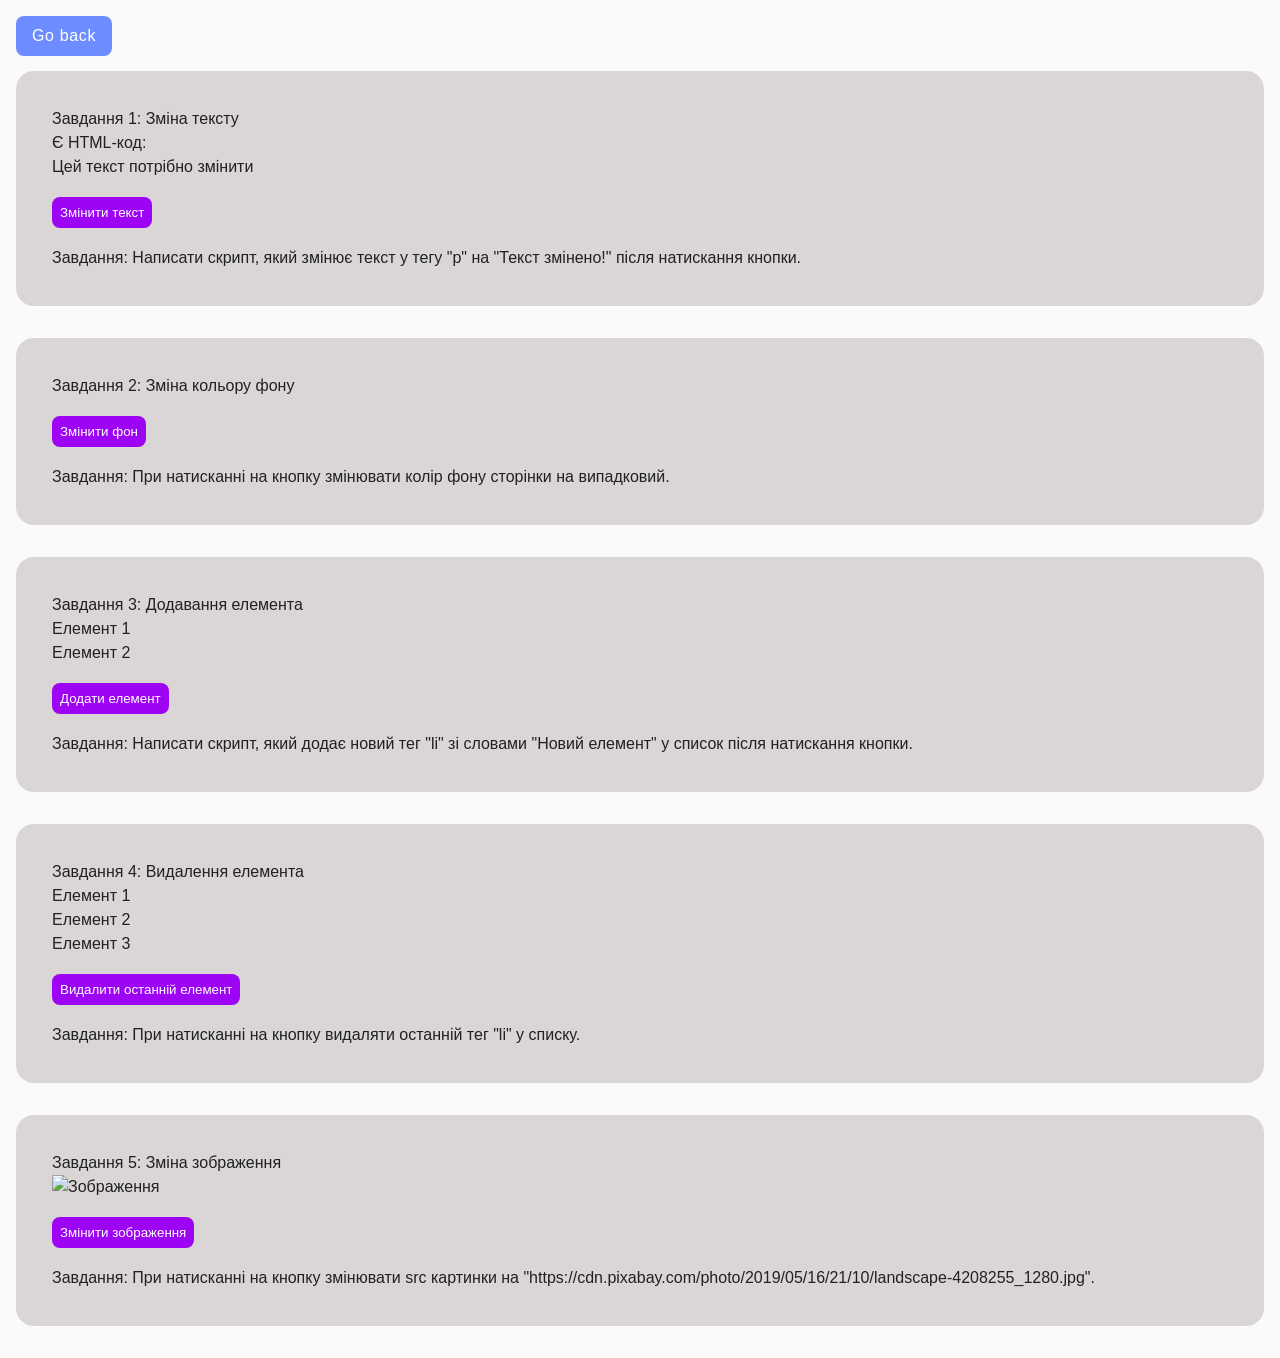
==== task-1.html @ 57004d7c "jstestdom" ====
<!DOCTYPE html>
<html lang="en">
  <head>
    <meta charset="UTF-8" />
    <meta http-equiv="X-UA-Compatible" content="IE=edge" />
    <meta name="viewport" content="width=device-width, initial-scale=1.0" />
    <title>Task 1</title>
    <link rel="stylesheet" href="./css/common.css" />
  </head>
  <body>
    <p><a class="link-task" href="./index.html">Go back</a></p>

    <div>
      <p>
        Завдання 1: Зміна тексту
        <br />Є HTML-код:
      </p>
      <p id="text">Цей текст потрібно змінити</p>
      <button id="changeText">Змінити текст</button>
      <p>
        Завдання: Написати скрипт, який змінює текст у тегу "p" на "Текст
        змінено!" після натискання кнопки.
      </p>
    </div>

    <div>
      <p>Завдання 2: Зміна кольору фону</p>
      <button id="changeBg">Змінити фон</button>
      <p>
        Завдання: При натисканні на кнопку змінювати колір фону сторінки на
        випадковий.
      </p>
    </div>
    <div>
      <p>Завдання 3: Додавання елемента</p>
      <ul id="list">
        <li>Елемент 1</li>
        <li>Елемент 2</li>
      </ul>
      <button id="addItem">Додати елемент</button>
      <p>
        Завдання: Написати скрипт, який додає новий тег "li" зі словами "Новий
        елемент" у список після натискання кнопки.
      </p>
    </div>
    <div>
      <p>Завдання 4: Видалення елемента</p>

      <ul id="deleteList">
        <li>Елемент 1</li>
        <li>Елемент 2</li>
        <li>Елемент 3</li>
      </ul>
      <button id="deleteItem">Видалити останній елемент</button>

      <p>
        Завдання: При натисканні на кнопку видаляти останній тег "li" у списку.
      </p>
    </div>
    <div>
      <p>Завдання 5: Зміна зображення</p>
      <img
        id="image"
        src="https://images.pexels.com/photos/140134/pexels-photo-140134.jpeg?dpr=2&h=750&w=1260"
        alt="Зображення"
        width="700"
      />
      <button id="changeImage">Змінити зображення</button>
      <p>
        Завдання: При натисканні на кнопку змінювати src картинки на
        "https://cdn.pixabay.com/photo/2019/05/16/21/10/landscape-4208255_1280.jpg".
      </p>
    </div>
    <script src="./js/task-1.js" type="module"></script>
  </body>
</html>
---- css/common.css ----
* {
  box-sizing: border-box;
}

body {
  margin: 16px;
  font-family: -apple-system, BlinkMacSystemFont, 'Segoe UI', Roboto, Oxygen,
    Ubuntu, Cantarell, 'Open Sans', 'Helvetica Neue', sans-serif;
  -webkit-font-smoothing: antialiased;
  -moz-osx-font-smoothing: grayscale;
  background-color: #fafafa;
  color: #212121;
  line-height: 1.5;
}

button {
  cursor: pointer;
  padding: 8px;
  background-color: rgb(156, 4, 243);
  color: #ffffff;
  border-radius: 8px;
  border: none;
  margin: 18px 0;
}

ul {
  list-style-type: none;
  margin-top: 0;
  margin-bottom: 0;
  padding-left: 0;
}

a {
  text-decoration: none;
}

h1,
h2,
h3,
h4,
p {
  margin-top: 0;
  margin-bottom: 0;
}

img {
  display: block;
  max-width: 100%;
  height: auto;
}

.link-task {
  display: inline-block;
  border-radius: 8px;
  background-color: #6c8cff;
  color: #ffffff;
  font-size: 16px;
  font-weight: 500;
  letter-spacing: 0.04em;
  transition: background-color 250ms cubic-bezier(0.4, 0, 0.2, 1);
  padding: 8px 16px;
  margin-bottom: 15px;
}

.link-task:hover {
  background-color: #4e75ff;
}

div {
  margin-bottom: 32px;
  padding: 36px;
  background-color: #dad6d6;
  border-radius: 18px;
}
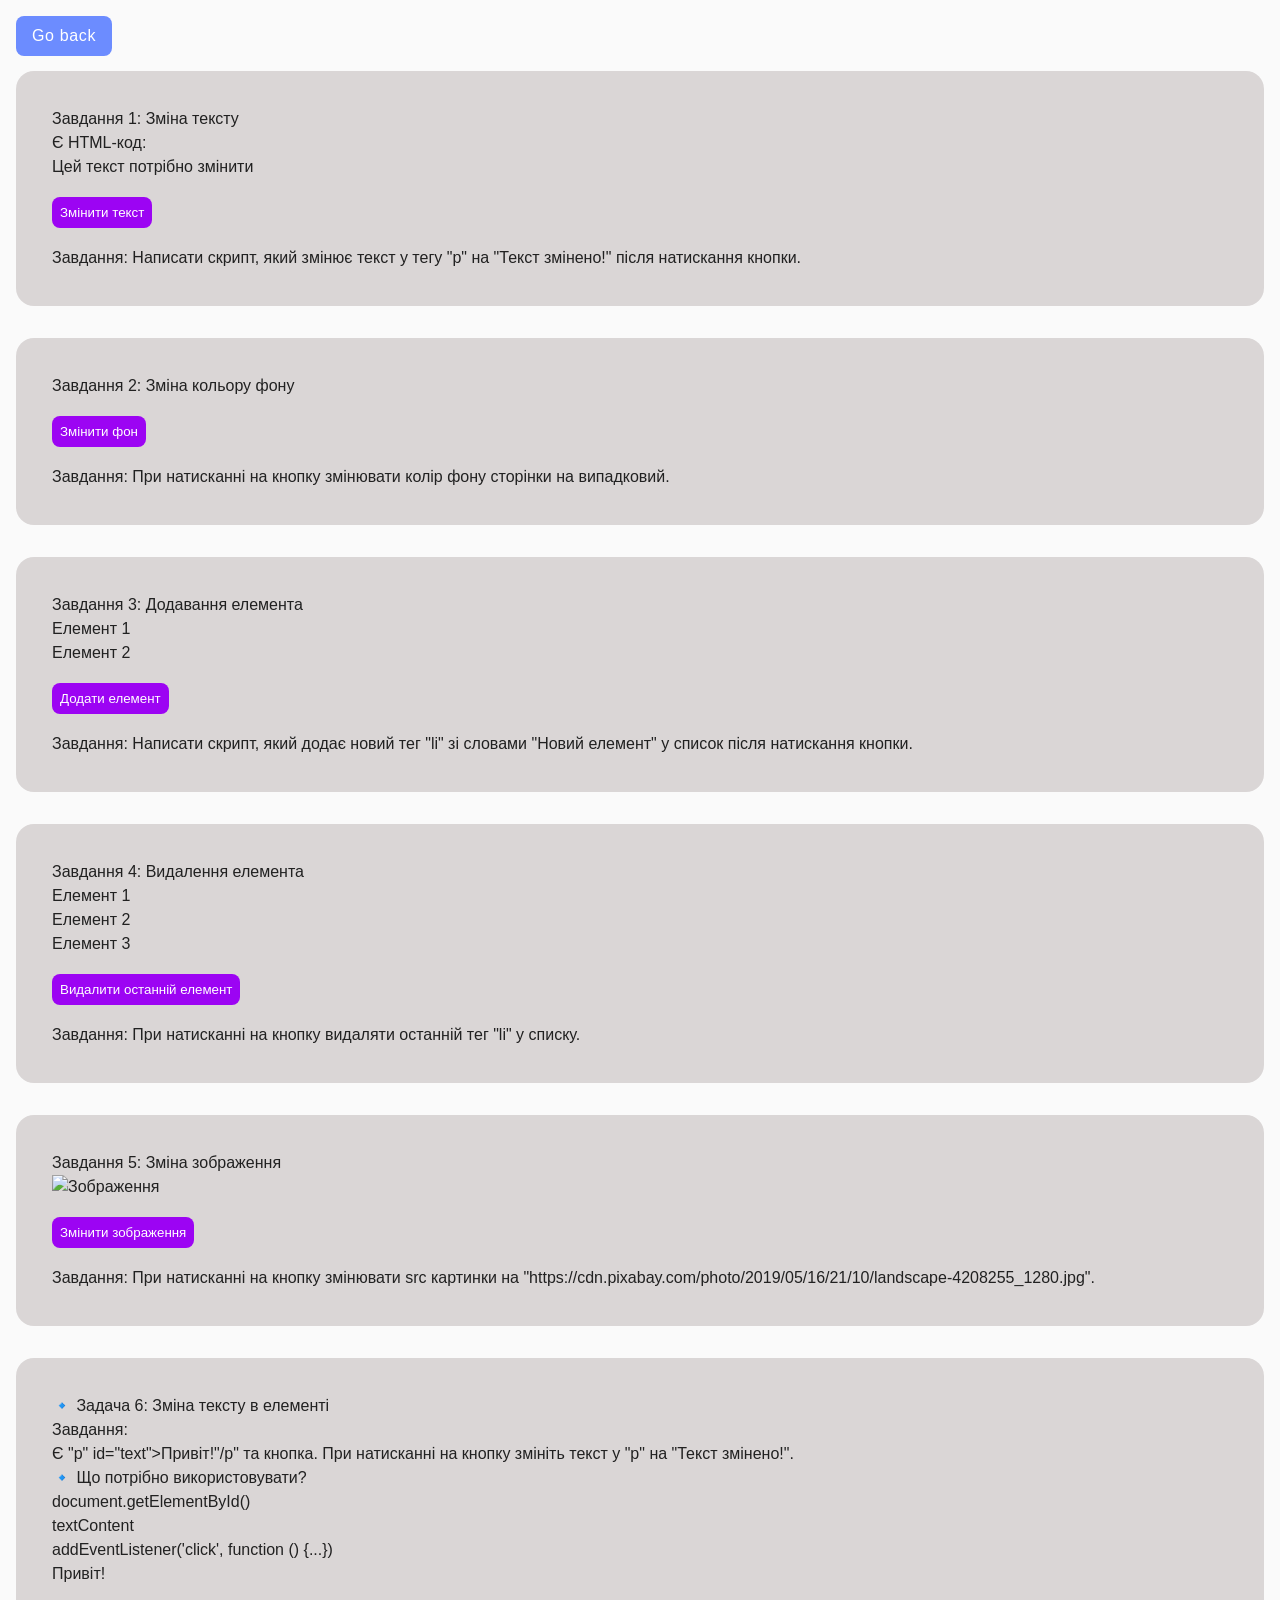
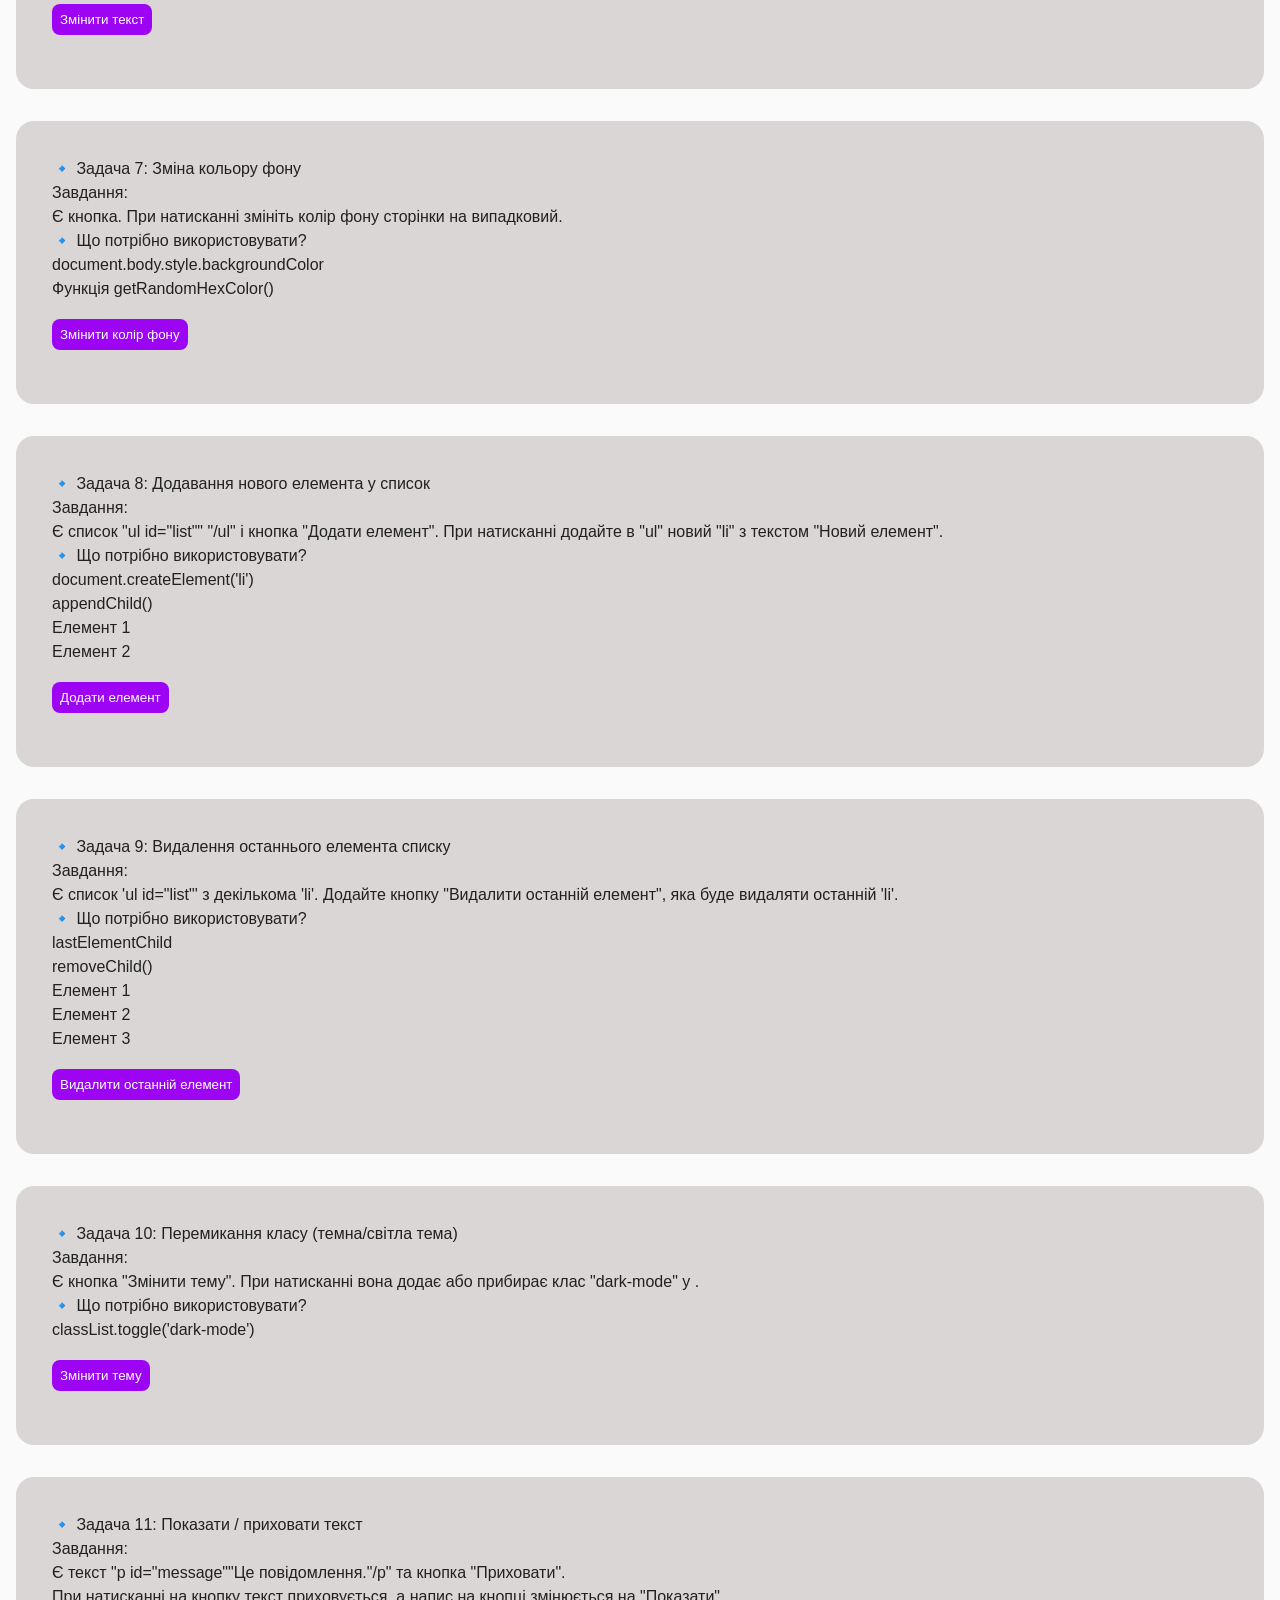
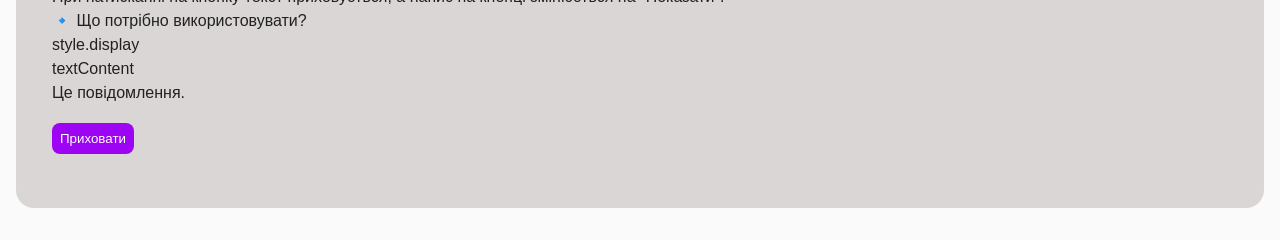
==== commit 1d23577e: "dom" ====
--- a/task-1.html
+++ b/task-1.html
@@ -71,6 +71,101 @@
         "https://cdn.pixabay.com/photo/2019/05/16/21/10/landscape-4208255_1280.jpg".
       </p>
     </div>
+    <div>
+      🔹 Задача 6: Зміна тексту в елементі
+      
+     <br> Завдання:
+     <br> Є "p" id="text">Привіт!"/p" та кнопка. При натисканні на кнопку змініть текст у "p" на "Текст змінено!".
+      
+      <br>🔹 Що потрібно використовувати?
+     <br> document.getElementById()
+     <br> textContent
+      <br>addEventListener('click', function () {...})
+
+      <p id="text">Привіт!</p>
+<button id="changeTextBtn">Змінити текст</button>
+    </div>
+
+<div>
+  🔹 Задача 7: Зміна кольору фону
+  
+ <br> Завдання:
+  <br>Є кнопка. При натисканні змініть колір фону сторінки на випадковий.
+  
+  <br>🔹 Що потрібно використовувати?
+  
+      <br>document.body.style.backgroundColor
+     <br> Функція getRandomHexColor()
+
+      <br><button id="changeColorBtn">Змінити колір фону</button>
+</div>
+
+<div>
+  🔹 Задача 8: Додавання нового елемента у список
+  
+ <br>Завдання:
+ <br> Є список "ul id="list"" "/ul" і кнопка "Додати елемент". При натисканні додайте в "ul" новий "li" з текстом "Новий елемент".
+  
+  <br>🔹 Що потрібно використовувати?
+  
+     <br> document.createElement('li')
+     <br> appendChild()
+
+      <ul id="list">
+  <li>Елемент 1</li>
+  <li>Елемент 2</li>
+</ul>
+<button id="addItemBtn">Додати елемент</button>
+</div>
+
+<div>
+  🔹 Задача 9: Видалення останнього елемента списку
+  
+ <br> Завдання:
+ <br> Є список 'ul id="list"' з декількома 'li'. Додайте кнопку "Видалити останній елемент", яка буде видаляти останній 'li'.
+  
+  <br>🔹 Що потрібно використовувати?
+  
+      <br>lastElementChild
+     <br> removeChild()
+
+      <ul id="list">
+  <li>Елемент 1</li>
+  <li>Елемент 2</li>
+  <li>Елемент 3</li>
+</ul>
+<button id="removeItemBtn">Видалити останній елемент</button>
+</div>
+
+<div>
+  🔹 Задача 10: Перемикання класу (темна/світла тема)
+  
+  <br>Завдання:
+ <br> Є кнопка "Змінити тему". При натисканні вона додає або прибирає клас "dark-mode" у <body>.
+  
+  <br>🔹 Що потрібно використовувати?
+  
+     <br> classList.toggle('dark-mode')
+
+      <br><button id="toggleThemeBtn">Змінити тему</button>
+</div>
+
+<div>
+  🔹 Задача 11: Показати / приховати текст
+  
+  <br>Завдання:
+  <br>Є текст "p id="message""Це повідомлення."/p" та кнопка "Приховати".
+ <br> При натисканні на кнопку текст приховується, а напис на кнопці змінюється на "Показати".
+  
+  <br>🔹 Що потрібно використовувати?
+  
+      <br>style.display
+      <br>textContent
+
+      <p id="message">Це повідомлення.</p>
+<button id="toggleMessageBtn">Приховати</button>
+
+</div>
     <script src="./js/task-1.js" type="module"></script>
   </body>
 </html>
--- a/css/common.css
+++ b/css/common.css
@@ -72,3 +72,36 @@
   background-color: #dad6d6;
   border-radius: 18px;
 }
+
+/* Task-2 */
+
+#parent,
+#child,
+#descendant {
+  margin: 16px;
+  padding: 16px;
+  border: 4px solid #212121;
+  border-radius: 8px;
+  color: #fff;
+  font-weight: 500;
+  font-size: 20px;
+  text-transform: uppercase;
+  max-width: 500px;
+}
+
+#parent {
+  background-color: #673ab7;
+}
+
+#child {
+  background-color: #448aff;
+}
+
+#descendant {
+  background-color: #ff9800;
+}
+
+.dark-mode {
+  background-color: black;
+  color: white;
+}
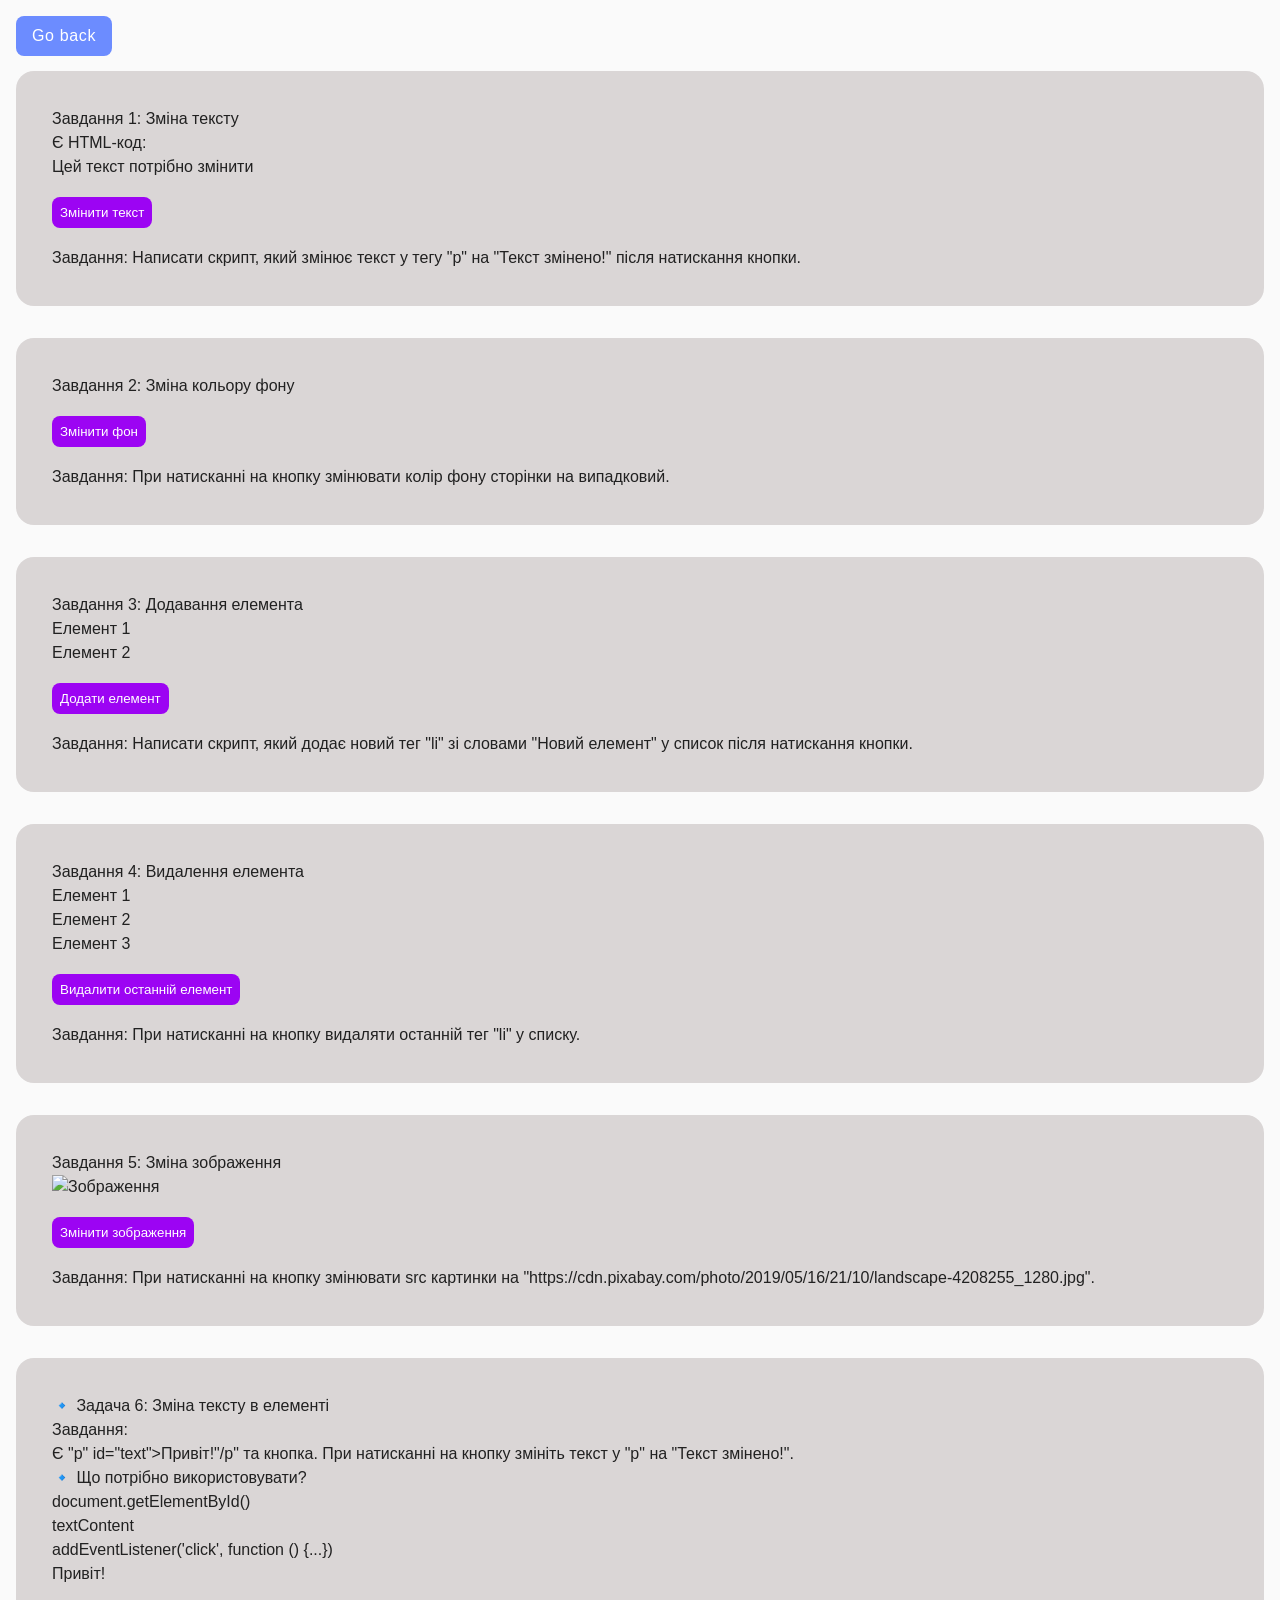
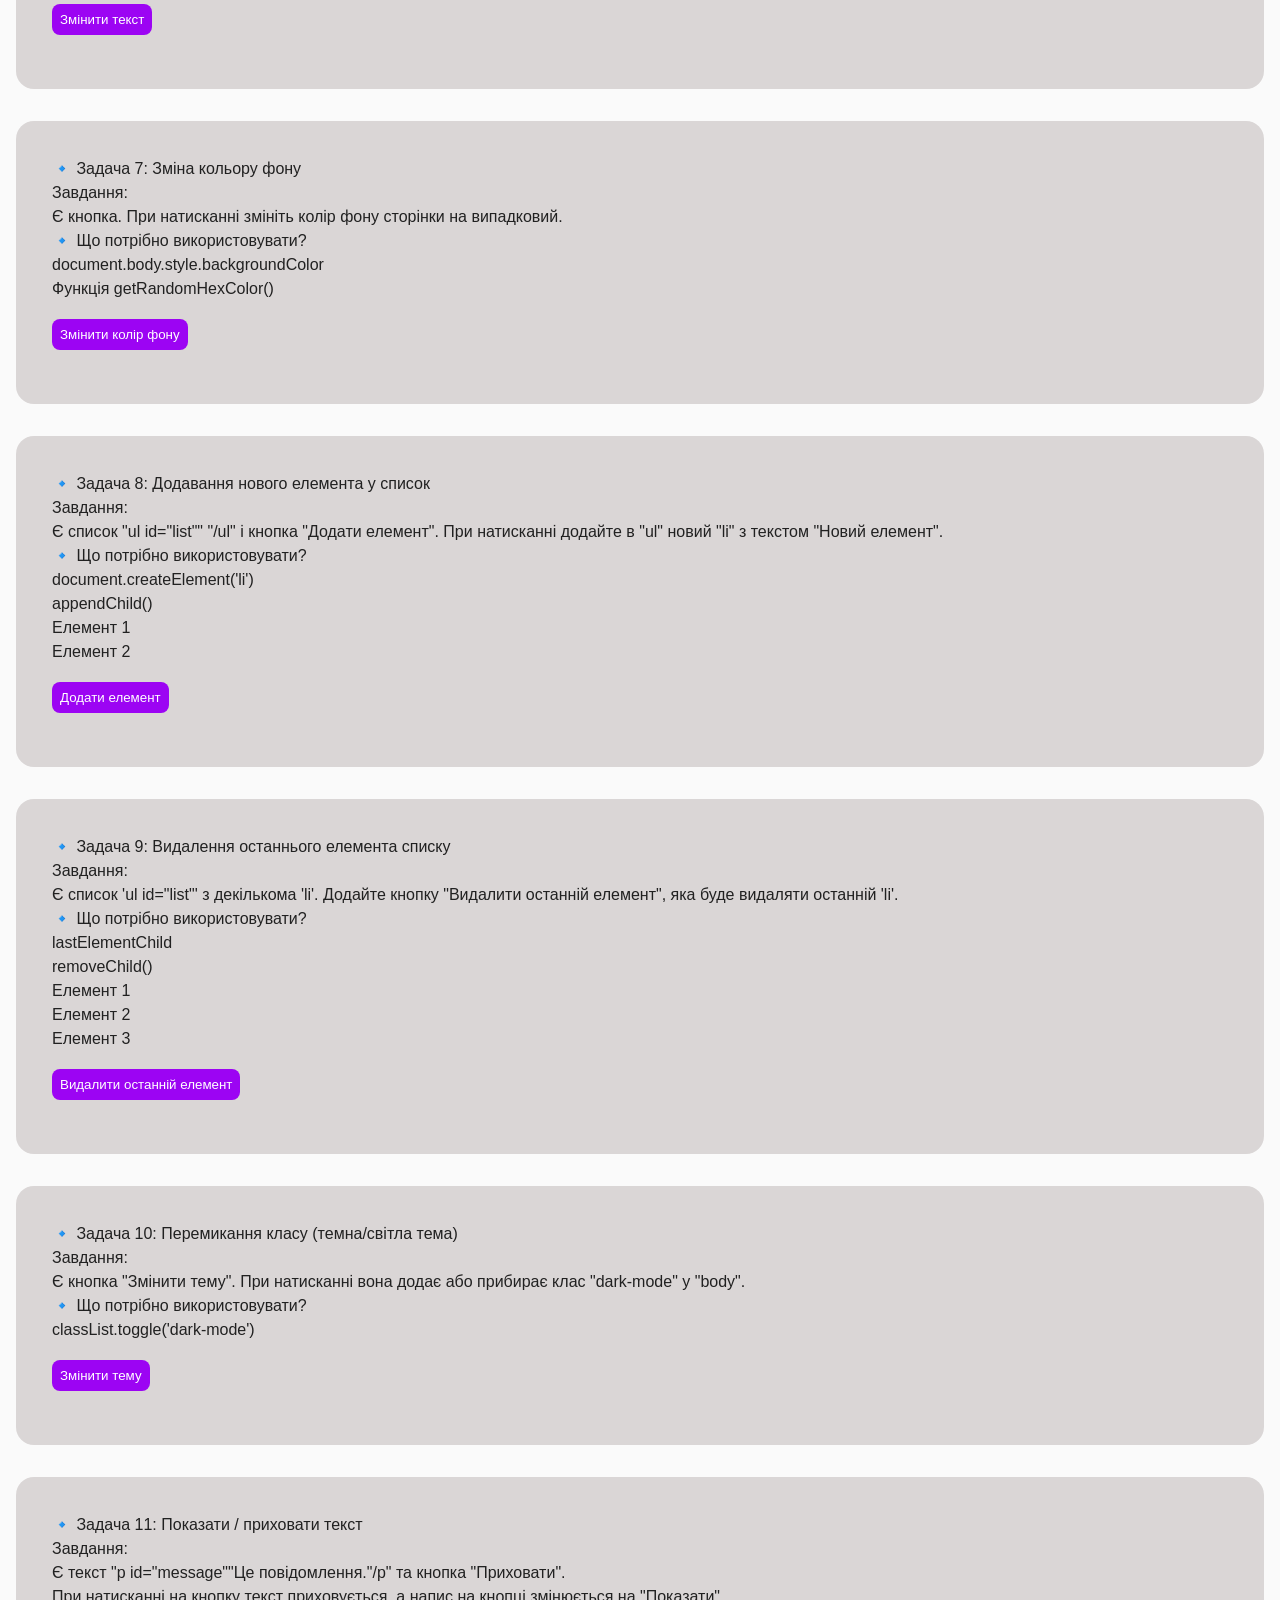
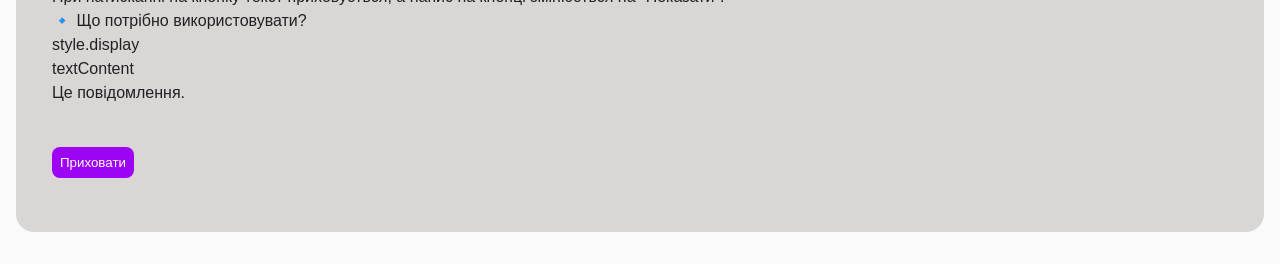
==== commit 99fbb3a7: "dom" ====
--- a/task-1.html
+++ b/task-1.html
@@ -73,99 +73,108 @@
     </div>
     <div>
       🔹 Задача 6: Зміна тексту в елементі
-      
-     <br> Завдання:
-     <br> Є "p" id="text">Привіт!"/p" та кнопка. При натисканні на кнопку змініть текст у "p" на "Текст змінено!".
-      
-      <br>🔹 Що потрібно використовувати?
-     <br> document.getElementById()
-     <br> textContent
-      <br>addEventListener('click', function () {...})
 
-      <p id="text">Привіт!</p>
-<button id="changeTextBtn">Змінити текст</button>
+      <br />
+      Завдання: <br />
+      Є "p" id="text">Привіт!"/p" та кнопка. При натисканні на кнопку змініть
+      текст у "p" на "Текст змінено!".
+
+      <br />🔹 Що потрібно використовувати? <br />
+      document.getElementById() <br />
+      textContent <br />addEventListener('click', function () {...})
+
+      <p id="text-id">Привіт!</p>
+      <button id="changeTextBtn">Змінити текст</button>
     </div>
 
-<div>
-  🔹 Задача 7: Зміна кольору фону
-  
- <br> Завдання:
-  <br>Є кнопка. При натисканні змініть колір фону сторінки на випадковий.
-  
-  <br>🔹 Що потрібно використовувати?
-  
-      <br>document.body.style.backgroundColor
-     <br> Функція getRandomHexColor()
+    <div>
+      🔹 Задача 7: Зміна кольору фону
 
-      <br><button id="changeColorBtn">Змінити колір фону</button>
-</div>
+      <br />
+      Завдання: <br />Є кнопка. При натисканні змініть колір фону сторінки на
+      випадковий.
 
-<div>
-  🔹 Задача 8: Додавання нового елемента у список
-  
- <br>Завдання:
- <br> Є список "ul id="list"" "/ul" і кнопка "Додати елемент". При натисканні додайте в "ul" новий "li" з текстом "Новий елемент".
-  
-  <br>🔹 Що потрібно використовувати?
-  
-     <br> document.createElement('li')
-     <br> appendChild()
+      <br />🔹 Що потрібно використовувати?
 
-      <ul id="list">
-  <li>Елемент 1</li>
-  <li>Елемент 2</li>
-</ul>
-<button id="addItemBtn">Додати елемент</button>
-</div>
+      <br />document.body.style.backgroundColor <br />
+      Функція getRandomHexColor()
 
-<div>
-  🔹 Задача 9: Видалення останнього елемента списку
-  
- <br> Завдання:
- <br> Є список 'ul id="list"' з декількома 'li'. Додайте кнопку "Видалити останній елемент", яка буде видаляти останній 'li'.
-  
-  <br>🔹 Що потрібно використовувати?
-  
-      <br>lastElementChild
-     <br> removeChild()
+      <br /><button id="changeColorBtn">Змінити колір фону</button>
+    </div>
 
-      <ul id="list">
-  <li>Елемент 1</li>
-  <li>Елемент 2</li>
-  <li>Елемент 3</li>
-</ul>
-<button id="removeItemBtn">Видалити останній елемент</button>
-</div>
+    <div>
+      🔹 Задача 8: Додавання нового елемента у список
 
-<div>
-  🔹 Задача 10: Перемикання класу (темна/світла тема)
-  
-  <br>Завдання:
- <br> Є кнопка "Змінити тему". При натисканні вона додає або прибирає клас "dark-mode" у <body>.
-  
-  <br>🔹 Що потрібно використовувати?
-  
-     <br> classList.toggle('dark-mode')
+      <br />Завдання: <br />
+      Є список "ul id="list"" "/ul" і кнопка "Додати елемент". При натисканні
+      додайте в "ul" новий "li" з текстом "Новий елемент".
 
-      <br><button id="toggleThemeBtn">Змінити тему</button>
-</div>
+      <br />🔹 Що потрібно використовувати?
 
-<div>
-  🔹 Задача 11: Показати / приховати текст
-  
-  <br>Завдання:
-  <br>Є текст "p id="message""Це повідомлення."/p" та кнопка "Приховати".
- <br> При натисканні на кнопку текст приховується, а напис на кнопці змінюється на "Показати".
-  
-  <br>🔹 Що потрібно використовувати?
-  
-      <br>style.display
-      <br>textContent
+      <br />
+      document.createElement('li') <br />
+      appendChild()
+
+      <ul id="lists">
+        <li>Елемент 1</li>
+        <li>Елемент 2</li>
+      </ul>
+      <button id="addItemBtn">Додати елемент</button>
+    </div>
+
+    <div>
+      🔹 Задача 9: Видалення останнього елемента списку
+
+      <br />
+      Завдання: <br />
+      Є список 'ul id="list"' з декількома 'li'. Додайте кнопку "Видалити
+      останній елемент", яка буде видаляти останній 'li'.
+
+      <br />🔹 Що потрібно використовувати?
+
+      <br />lastElementChild <br />
+      removeChild()
+
+      <ul id="listes">
+        <li>Елемент 1</li>
+        <li>Елемент 2</li>
+        <li>Елемент 3</li>
+      </ul>
+      <button id="removeItemBtn">Видалити останній елемент</button>
+    </div>
+
+    <div>
+      🔹 Задача 10: Перемикання класу (темна/світла тема)
+
+      <br />Завдання: <br />
+      Є кнопка "Змінити тему". При натисканні вона додає або прибирає клас
+      "dark-mode" у "body".
+
+      <br />🔹 Що потрібно використовувати?
+
+      <br />
+      classList.toggle('dark-mode')
+
+      <br /><button id="toggleThemeBtn">Змінити тему</button>
+    </div>
+
+    <div>
+      🔹 Задача 11: Показати / приховати текст
+
+      <br />Завдання: <br />Є текст "p id="message""Це повідомлення."/p" та
+      кнопка "Приховати". <br />
+      При натисканні на кнопку текст приховується, а напис на кнопці змінюється
+      на "Показати".
+
+      <br />🔹 Що потрібно використовувати?
+
+      <br />style.display <br />textContent
 
       <p id="message">Це повідомлення.</p>
-<button id="toggleMessageBtn">Приховати</button>
+      <br />
+      <button id="toggleMessageBtn">Приховати</button>
+    </div>
 
-</div>
     <script src="./js/task-1.js" type="module"></script>
   </body>
 </html>
